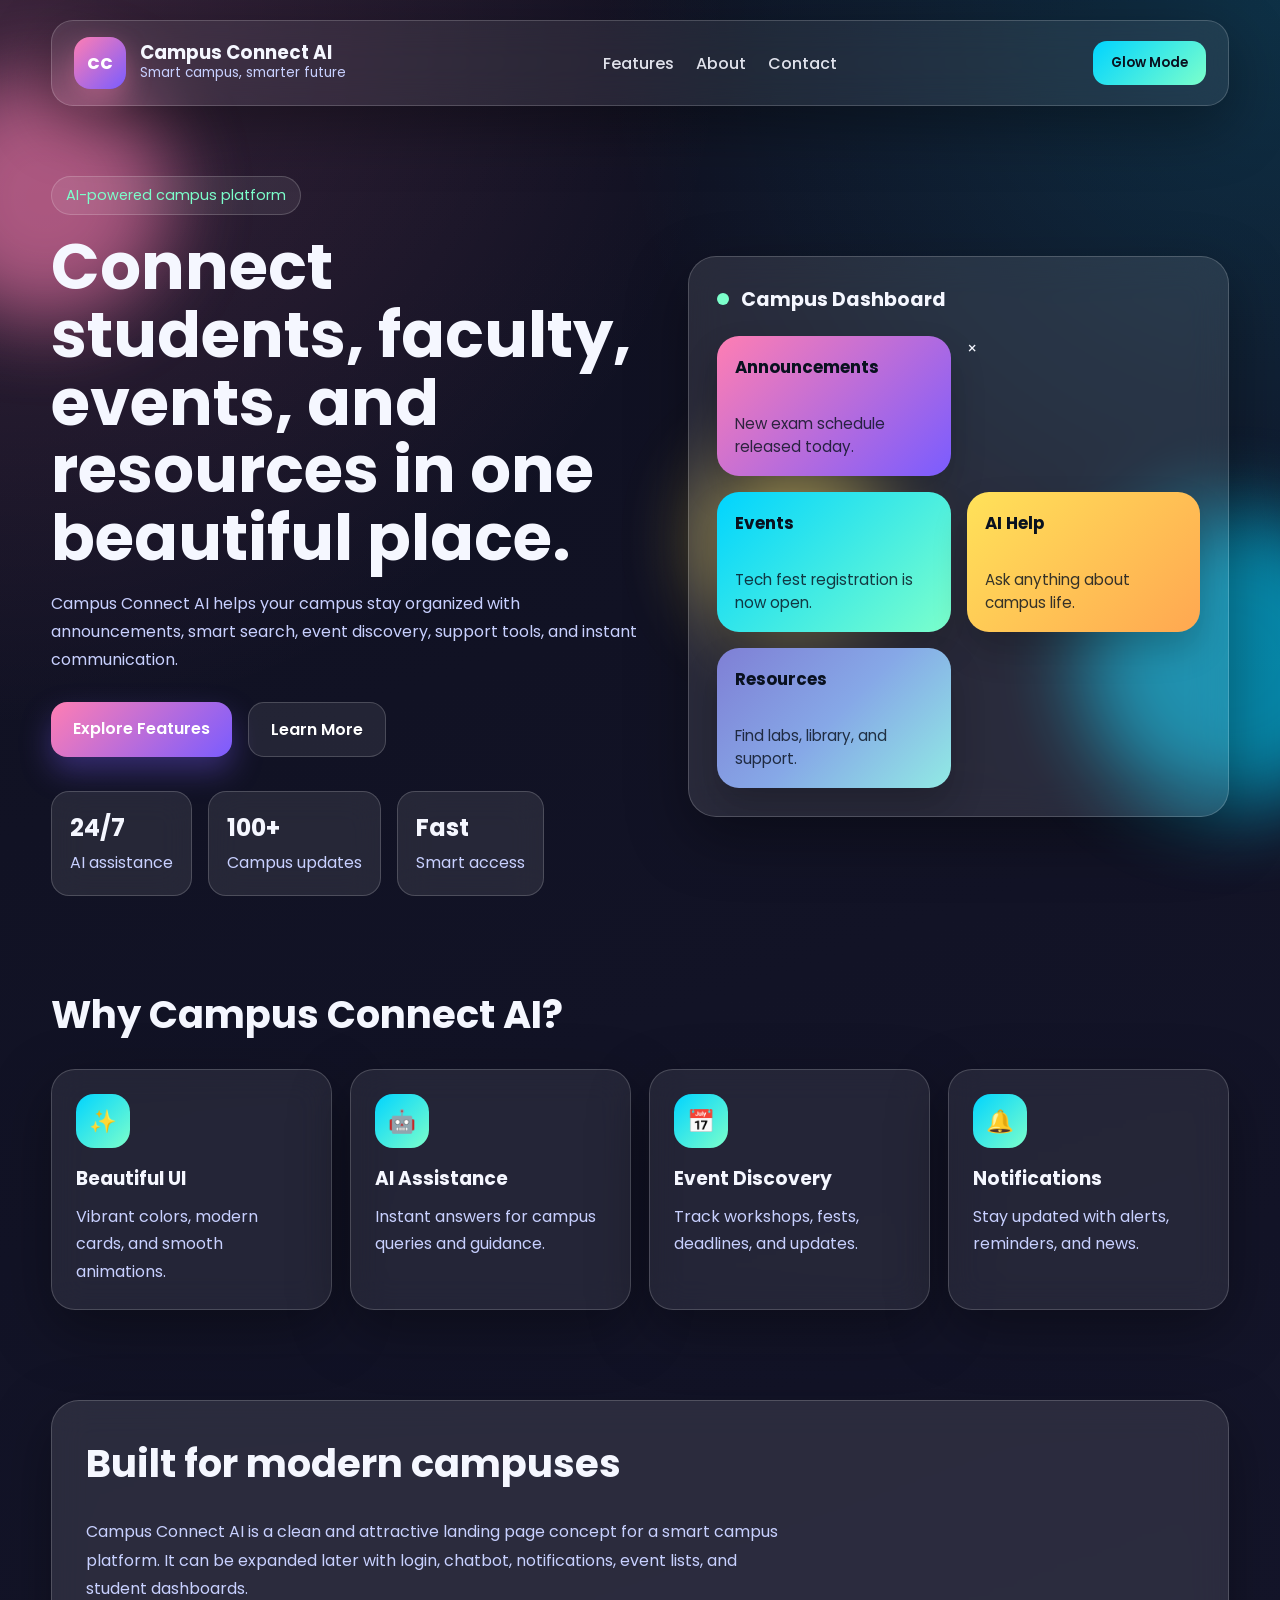
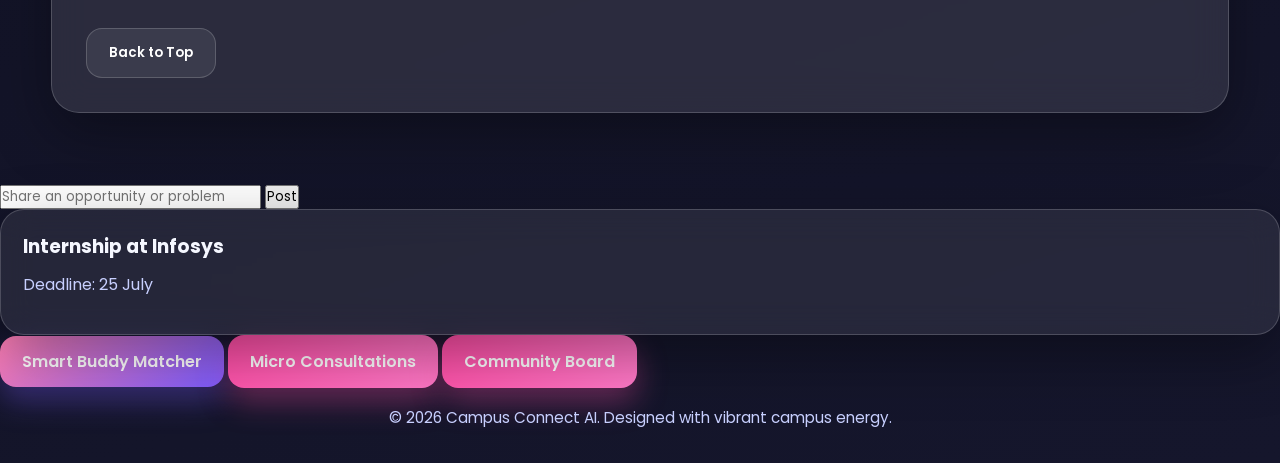
==== index.html @ b8a301e9 "Restore footer section in index.html" ====
<!DOCTYPE html>
<html lang="en">
<head>
  <meta charset="UTF-8" />
  <meta name="viewport" content="width=device-width, initial-scale=1.0" />
  <title>Campus Connect AI</title>
  <link rel="preconnect" href="https://fonts.googleapis.com">
  <link rel="preconnect" href="https://fonts.gstatic.com" crossorigin>
  <link href="https://fonts.googleapis.com/css2?family=Poppins:wght@300;400;500;600;700;800&display=swap" rel="stylesheet">
  <link rel="stylesheet" href="style.css" />
</head>
<body>
  <div class="bg-shape shape1"></div>
  <div class="bg-shape shape2"></div>
  <div class="bg-shape shape3"></div>

  <header class="navbar">
    <div class="logo">
      <div class="logo-badge">CC</div>
      <div>
        <h1>Campus Connect AI</h1>
        <p>Smart campus, smarter future</p>
      </div>
    </div>

    <nav class="nav-links">
      <a href="#features">Features</a>
      <a href="#about">About</a>
      <a href="#contact">Contact</a>
    </nav>

    <button class="cta-btn" id="themeBtn">Glow Mode</button>
  </header>

  <main class="hero">
    <section class="hero-content">
      <span class="tag">AI-powered campus platform</span>
      <h2>Connect students, faculty, events, and resources in one beautiful place.</h2>
      <p>
        Campus Connect AI helps your campus stay organized with announcements, smart search,
        event discovery, support tools, and instant communication.
      </p>

      <div class="hero-actions">
        <a href="#features" class="primary-btn">Explore Features</a>
        <a href="#about" class="secondary-btn">Learn More</a>
      </div>

      <div class="stats">
        <div class="stat-card">
          <h3>24/7</h3>
          <p>AI assistance</p>
        </div>
        <div class="stat-card">
          <h3>100+</h3>
          <p>Campus updates</p>
        </div>
        <div class="stat-card">
          <h3>Fast</h3>
          <p>Smart access</p>
        </div>
      </div>
    </section>

    <section class="hero-visual">
      <div class="glass-card main-card">
        <div class="card-top">
          <span class="pulse"></span>
          <h3>Campus Dashboard</h3>
        </div>

        <div class="dashboard-grid">
          <div class="mini-card accent1">
            <h4>Announcements</h4>
            <p>New exam schedule released today.</p>
          </div>
<div id="modal" class="modal">
  <div class="modal-content">
    <span id="closeBtn">&times;</span>
    <h2 id="modalTitle"></h2>
    <p id="modalText"></p>
  </div>
</div>
          <div class="mini-card accent2">
            <h4>Events</h4>
            <p>Tech fest registration is now open.</p>
          </div>
          <div class="mini-card accent3">
            <h4>AI Help</h4>
            <p>Ask anything about campus life.</p>
          </div>
          <div class="mini-card accent4">
            <h4>Resources</h4>
            <p>Find labs, library, and support.</p>
          </div>
        </div>
      </div>
    </section>
  </main>

  <section class="features" id="features">
    <h2>Why Campus Connect AI?</h2>
    <div class="feature-grid">
      <div class="feature-card">
        <div class="icon">✨</div>
        <h3>Beautiful UI</h3>
        <p>Vibrant colors, modern cards, and smooth animations.</p>
      </div>
      <div class="feature-card">
        <div class="icon">🤖</div>
        <h3>AI Assistance</h3>
        <p>Instant answers for campus queries and guidance.</p>
      </div>
      <div class="feature-card">
        <div class="icon">📅</div>
        <h3>Event Discovery</h3>
        <p>Track workshops, fests, deadlines, and updates.</p>
      </div>
      <div class="feature-card">
        <div class="icon">🔔</div>
        <h3>Notifications</h3>
        <p>Stay updated with alerts, reminders, and news.</p>
      </div>
    </div>
  </section>

  <section class="about" id="about">
    <div class="about-card glass-card">
      <h2>Built for modern campuses</h2>
      <p>
        Campus Connect AI is a clean and attractive landing page concept for a smart campus
        platform. It can be expanded later with login, chatbot, notifications, event lists,
        and student dashboards.
      </p>
      <button class="secondary-btn" id="scrollTopBtn">Back to Top</button>
    </div>
  </section>
  <div class="post-box">
  <input type="text" placeholder="Share an opportunity or problem">
  <button>Post</button>
</div>

<div class="post-card">
  <h3>Internship at Infosys</h3>
  <p>Deadline: 25 July</p>
</div>
<a href="buddy.html" class="primary-btn">Smart Buddy Matcher</a>
  <a href="micro.html" class="pink-btn">Micro Consultations</a>
  <a href="community.html" class="pink-btn">Community Board</a>
</div>
    <footer id="contact">
    <p>© 2026 Campus Connect AI. Designed with vibrant campus energy.</p>
    </footer>
  <script src="script.js"></script>
</body>
</html>
---- style.css ----
:root {
  --bg1: #0f1020;
  --bg2: #15162c;
  --text: #f5f7ff;
  --muted: #c8d0ff;
  --card: rgba(255, 255, 255, 0.12);
  --border: rgba(255, 255, 255, 0.18);
  --shadow: 0 20px 60px rgba(0, 0, 0, 0.35);
  --grad1: linear-gradient(135deg, #ff7eb3, #7a5cff);
  --grad2: linear-gradient(135deg, #00d4ff, #7cffcb);
  --grad3: linear-gradient(135deg, #ffe259, #ffa751);
  --grad4: linear-gradient(135deg, #7f7fd5, #86a8e7, #91eae4);
}

* {
  margin: 0;
  padding: 0;
  box-sizing: border-box;
  font-family: 'Poppins', sans-serif;
}

html {
  scroll-behavior: smooth;
}

body {
  min-height: 100vh;
  background:
    radial-gradient(circle at top left, rgba(255, 126, 179, 0.18), transparent 30%),
    radial-gradient(circle at top right, rgba(0, 212, 255, 0.16), transparent 28%),
    linear-gradient(160deg, var(--bg1), var(--bg2));
  color: var(--text);
  overflow-x: hidden;
}

.bg-shape {
  position: fixed;
  border-radius: 50%;
  filter: blur(40px);
  opacity: 0.6;
  z-index: -1;
  animation: float 8s ease-in-out infinite;
}

.shape1 {
  width: 250px;
  height: 250px;
  background: #ff7eb3;
  top: 8%;
  left: -80px;
}

.shape2 {
  width: 300px;
  height: 300px;
  background: #00d4ff;
  bottom: 10%;
  right: -100px;
  animation-delay: 2s;
}

.shape3 {
  width: 180px;
  height: 180px;
  background: #ffe259;
  top: 50%;
  left: 55%;
  animation-delay: 4s;
}

.navbar {
  width: min(1200px, 92%);
  margin: 20px auto 0;
  padding: 16px 22px;
  display: flex;
  align-items: center;
  justify-content: space-between;
  gap: 20px;
  background: rgba(255, 255, 255, 0.08);
  border: 1px solid var(--border);
  border-radius: 22px;
  backdrop-filter: blur(18px);
  box-shadow: var(--shadow);
}

.logo {
  display: flex;
  align-items: center;
  gap: 14px;
}

.logo-badge {
  width: 52px;
  height: 52px;
  display: grid;
  place-items: center;
  border-radius: 16px;
  background: var(--grad1);
  color: white;
  font-weight: 800;
  box-shadow: 0 10px 25px rgba(255, 126, 179, 0.35);
}

.logo h1 {
  font-size: 1.15rem;
  line-height: 1.1;
}

.logo p {
  font-size: 0.85rem;
  color: var(--muted);
}

.nav-links {
  display: flex;
  gap: 22px;
  flex-wrap: wrap;
}

.nav-links a {
  color: var(--text);
  text-decoration: none;
  font-weight: 500;
  opacity: 0.9;
}

.nav-links a:hover {
  opacity: 1;
  color: #7cffcb;
}

.cta-btn, .primary-btn, .secondary-btn {
  border: none;
  outline: none;
  cursor: pointer;
  text-decoration: none;
  transition: 0.3s ease;
  font-weight: 600;
}

.cta-btn {
  padding: 12px 18px;
  border-radius: 14px;
  background: var(--grad2);
  color: #09111f;
}

.hero {
  width: min(1200px, 92%);
  margin: 70px auto 0;
  display: grid;
  grid-template-columns: 1.05fr 0.95fr;
  gap: 40px;
  align-items: center;
}

.tag {
  display: inline-block;
  padding: 8px 14px;
  border-radius: 999px;
  background: rgba(255, 255, 255, 0.08);
  border: 1px solid var(--border);
  color: #7cffcb;
  font-size: 0.9rem;
  margin-bottom: 18px;
}

.hero-content h2 {
  font-size: clamp(2.3rem, 5vw, 4.4rem);
  line-height: 1.06;
  margin-bottom: 18px;
}

.hero-content p {
  color: var(--muted);
  max-width: 620px;
  line-height: 1.75;
  margin-bottom: 28px;
}

.hero-actions {
  display: flex;
  gap: 16px;
  flex-wrap: wrap;
}

.primary-btn, .secondary-btn {
  padding: 14px 22px;
  border-radius: 16px;
}

.primary-btn {
  background: var(--grad1);
  color: white;
  box-shadow: 0 14px 30px rgba(122, 92, 255, 0.35);
}

.secondary-btn {
  background: rgba(255, 255, 255, 0.08);
  border: 1px solid var(--border);
  color: white;
  display: inline-block;
}

.primary-btn:hover, .secondary-btn:hover, .cta-btn:hover {
  transform: translateY(-2px) scale(1.02);
}

.stats {
  display: flex;
  gap: 16px;
  flex-wrap: wrap;
  margin-top: 34px;
}

.stat-card {
  min-width: 140px;
  padding: 18px;
  border-radius: 18px;
  background: rgba(255, 255, 255, 0.09);
  border: 1px solid var(--border);
  backdrop-filter: blur(16px);
}

.stat-card h3 {
  font-size: 1.5rem;
  margin-bottom: 4px;
}

.stat-card p {
  margin: 0;
  color: var(--muted);
}

.glass-card {
  background: rgba(255, 255, 255, 0.1);
  border: 1px solid var(--border);
  backdrop-filter: blur(18px);
  box-shadow: var(--shadow);
  border-radius: 28px;
}

.main-card {
  padding: 28px;
  position: relative;
  overflow: hidden;
}

.card-top {
  display: flex;
  align-items: center;
  gap: 12px;
  margin-bottom: 22px;
}

.pulse {
  width: 12px;
  height: 12px;
  border-radius: 50%;
  background: #7cffcb;
  box-shadow: 0 0 0 0 rgba(124, 255, 203, 0.7);
  animation: pulse 1.8s infinite;
}

.card-top h3 {
  font-size: 1.2rem;
}

.dashboard-grid {
  display: grid;
  grid-template-columns: repeat(2, 1fr);
  gap: 16px;
}

.mini-card {
  min-height: 140px;
  padding: 18px;
  border-radius: 22px;
  color: #09111f;
  display: flex;
  flex-direction: column;
  justify-content: space-between;
  box-shadow: 0 18px 35px rgba(0, 0, 0, 0.2);
  transition: transform 0.3s ease;
  text-decoration: none;
}

.mini-card:hover {
  transform: translateY(-5px);
}

.mini-card h4 {
  font-size: 1.05rem;
}

.mini-card p {
  color: rgba(9, 17, 31, 0.82);
  font-size: 0.95rem;
}

.accent1 { background: var(--grad1); }
.accent2 { background: var(--grad2); }
.accent3 { background: var(--grad3); }
.accent4 { background: var(--grad4); }

.features {
  width: min(1200px, 92%);
  margin: 90px auto 0;
}

.features h2, .about h2 {
  font-size: clamp(1.8rem, 3vw, 2.8rem);
  margin-bottom: 26px;
}

.feature-grid {
  display: grid;
  grid-template-columns: repeat(4, 1fr);
  gap: 18px;
}

.feature-card {
  padding: 24px;
  border-radius: 24px;
  background: rgba(255, 255, 255, 0.08);
  border: 1px solid var(--border);
  backdrop-filter: blur(16px);
  box-shadow: var(--shadow);
  transition: 0.3s ease;
}

.feature-card:hover {
  transform: translateY(-6px);
  background: rgba(255, 255, 255, 0.12);
}

.icon {
  width: 54px;
  height: 54px;
  display: grid;
  place-items: center;
  border-radius: 18px;
  background: var(--grad2);
  font-size: 1.4rem;
  margin-bottom: 16px;
}

.feature-card h3 {
  margin-bottom: 10px;
}

.feature-card p {
  color: var(--muted);
  line-height: 1.7;
}

.about {
  width: min(1200px, 92%);
  margin: 90px auto 70px;
}

.about-card {
  padding: 34px;
}

.about-card p {
  color: var(--muted);
  margin: 14px 0 24px;
  max-width: 700px;
  line-height: 1.8;
}

footer {
  text-align: center;
  padding: 18px 20px 34px;
  color: var(--muted);
  font-size: 0.95rem;
}

@keyframes float {
  0%, 100% { transform: translateY(0px) translateX(0px); }
  50% { transform: translateY(-18px) translateX(10px); }
}

@keyframes pulse {
  0% { box-shadow: 0 0 0 0 rgba(124, 255, 203, 0.7); }
  70% { box-shadow: 0 0 0 18px rgba(124, 255, 203, 0); }
  100% { box-shadow: 0 0 0 0 rgba(124, 255, 203, 0); }
}

@media (max-width: 980px) {
  .hero, .feature-grid {
    grid-template-columns: 1fr;
  }

  .navbar {
    flex-wrap: wrap;
  }

  .nav-links {
    width: 100%;
    justify-content: center;
  }
}

@media (max-width: 640px) {
  .hero {
    margin-top: 45px;
  }

  .dashboard-grid {
    grid-template-columns: 1fr;
  }

  .stats {
    flex-direction: column;
  }

  .feature-card, .about-card, .main-card {
    padding: 20px;
  }
}
.session-card {
  display: flex;
  flex-direction: column;
  gap: 10px;
}

.session-card small {
  color: rgba(9, 17, 31, 0.72);
  font-weight: 600;
}

.share-btn {
  margin-top: 8px;
  padding: 12px 16px;
  border: none;
  border-radius: 14px;
  background: rgba(9, 17, 31, 0.9);
  color: white;
  font-weight: 600;
  cursor: pointer;
  transition: 0.3s ease;
}

.share-btn:hover {
  transform: translateY(-2px);
  background: rgba(9, 17, 31, 1);
}

@media (max-width: 640px) {
  .feature-grid {
    grid-template-columns: 1fr;
  }
}
#sessions .mini-card,
.session-card {
  cursor: pointer;
}

#topics .feature-card .icon {
  font-weight: 700;
}
.pink-btn {
  display: inline-block;
  padding: 14px 22px;
  border-radius: 16px;
  background: linear-gradient(135deg, #ff4da6, #ff7ac8);
  color: white;
  text-decoration: none;
  font-weight: 600;
  box-shadow: 0 14px 30px rgba(255, 77, 166, 0.35);
  transition: 0.3s ease;
}

.pink-btn:hover {
  transform: translateY(-2px) scale(1.02);
  box-shadow: 0 18px 36px rgba(255, 77, 166, 0.5);
}
.post-form {
  display: grid;
  gap: 14px;
}

.post-form input,
.post-form select,
.post-form textarea {
  width: 100%;
  padding: 14px 16px;
  border-radius: 14px;
  border: 1px solid var(--border);
  background: rgba(255, 255, 255, 0.08);
  color: var(--text);
  outline: none;
}

.post-form input::placeholder,
.post-form textarea::placeholder {
  color: var(--muted);
}

.filter-tabs {
  display: flex;
  gap: 12px;
  flex-wrap: wrap;
  margin-bottom: 22px;
}

.filter-btn {
  padding: 10px 16px;
  border: 1px solid var(--border);
  border-radius: 999px;
  background: rgba(255, 255, 255, 0.08);
  color: var(--text);
  cursor: pointer;
}

.filter-btn.active {
  background: var(--grad1);
  color: white;
}

.post-grid {
  display: grid;
  grid-template-columns: repeat(3, 1fr);
  gap: 18px;
}

.post-card {
  padding: 22px;
  border-radius: 24px;
  background: rgba(255, 255, 255, 0.08);
  border: 1px solid var(--border);
  backdrop-filter: blur(16px);
  box-shadow: var(--shadow);
}

.post-tag {
  display: inline-block;
  padding: 6px 12px;
  border-radius: 999px;
  background: var(--grad2);
  color: #09111f;
  font-size: 0.8rem;
  font-weight: 700;
  margin-bottom: 14px;
}

.post-card h3 {
  margin-bottom: 10px;
}

.post-card p {
  color: var(--muted);
  line-height: 1.7;
  margin-bottom: 14px;
}

.post-card small {
  color: #7cffcb;
  font-weight: 600;
}

@media (max-width: 980px) {
  .post-grid {
    grid-template-columns: 1fr 1fr;
  }
}

@media (max-width: 640px) {
  .post-grid {
    grid-template-columns: 1fr;
  }
}
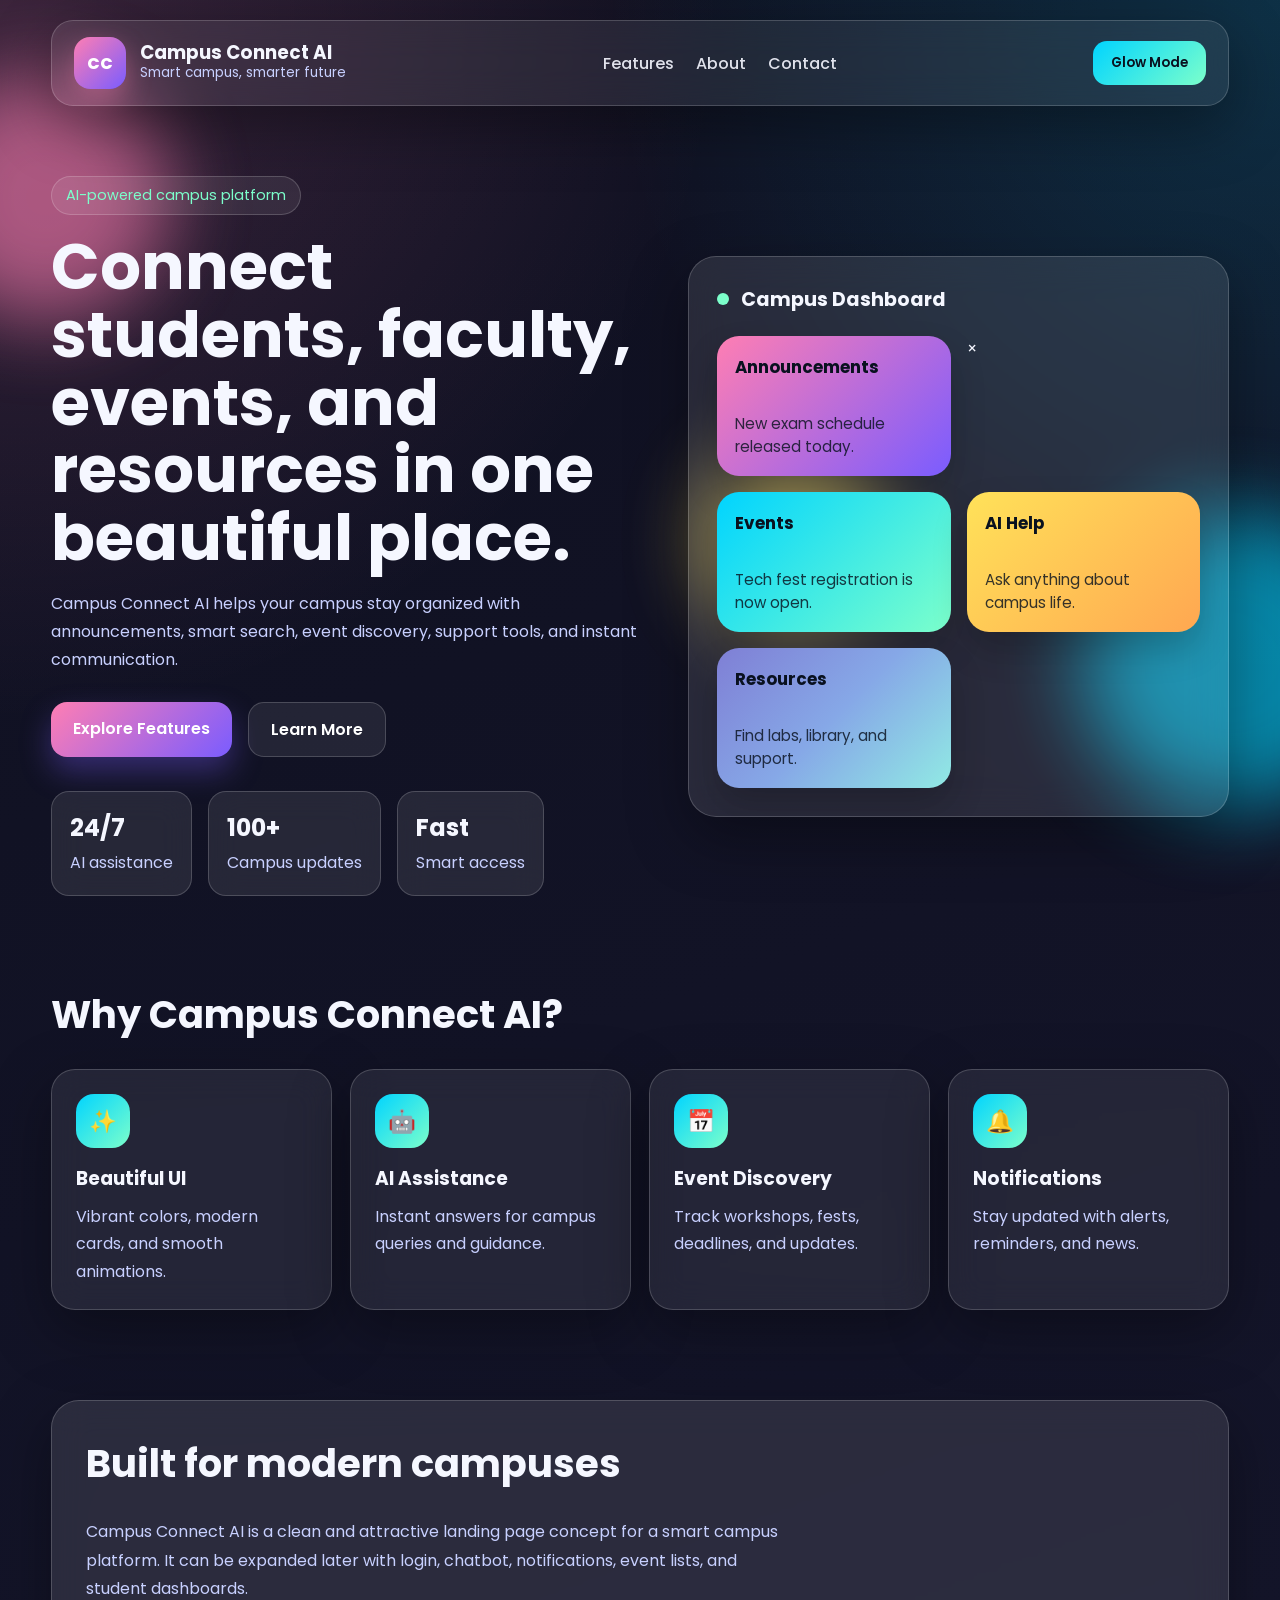
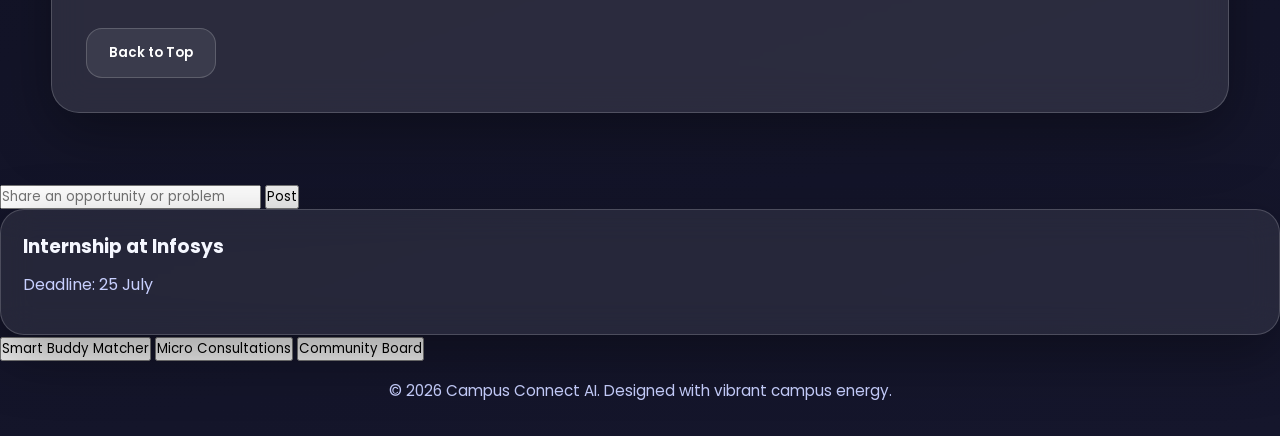
==== commit 0614a84a: "Update index.html" ====
--- a/index.html
+++ b/index.html
@@ -144,9 +144,10 @@
   <h3>Internship at Infosys</h3>
   <p>Deadline: 25 July</p>
 </div>
-<a href="buddy.html" class="primary-btn">Smart Buddy Matcher</a>
-  <a href="micro.html" class="pink-btn">Micro Consultations</a>
-  <a href="community.html" class="pink-btn">Community Board</a>
+<div class="button-container">
+  <button class="btn btn-purple">Smart Buddy Matcher</button>
+  <button class="btn btn-pink">Micro Consultations</button>
+  <button class="btn btn-pink">Community Board</button>
 </div>
     <footer id="contact">
     <p>© 2026 Campus Connect AI. Designed with vibrant campus energy.</p>
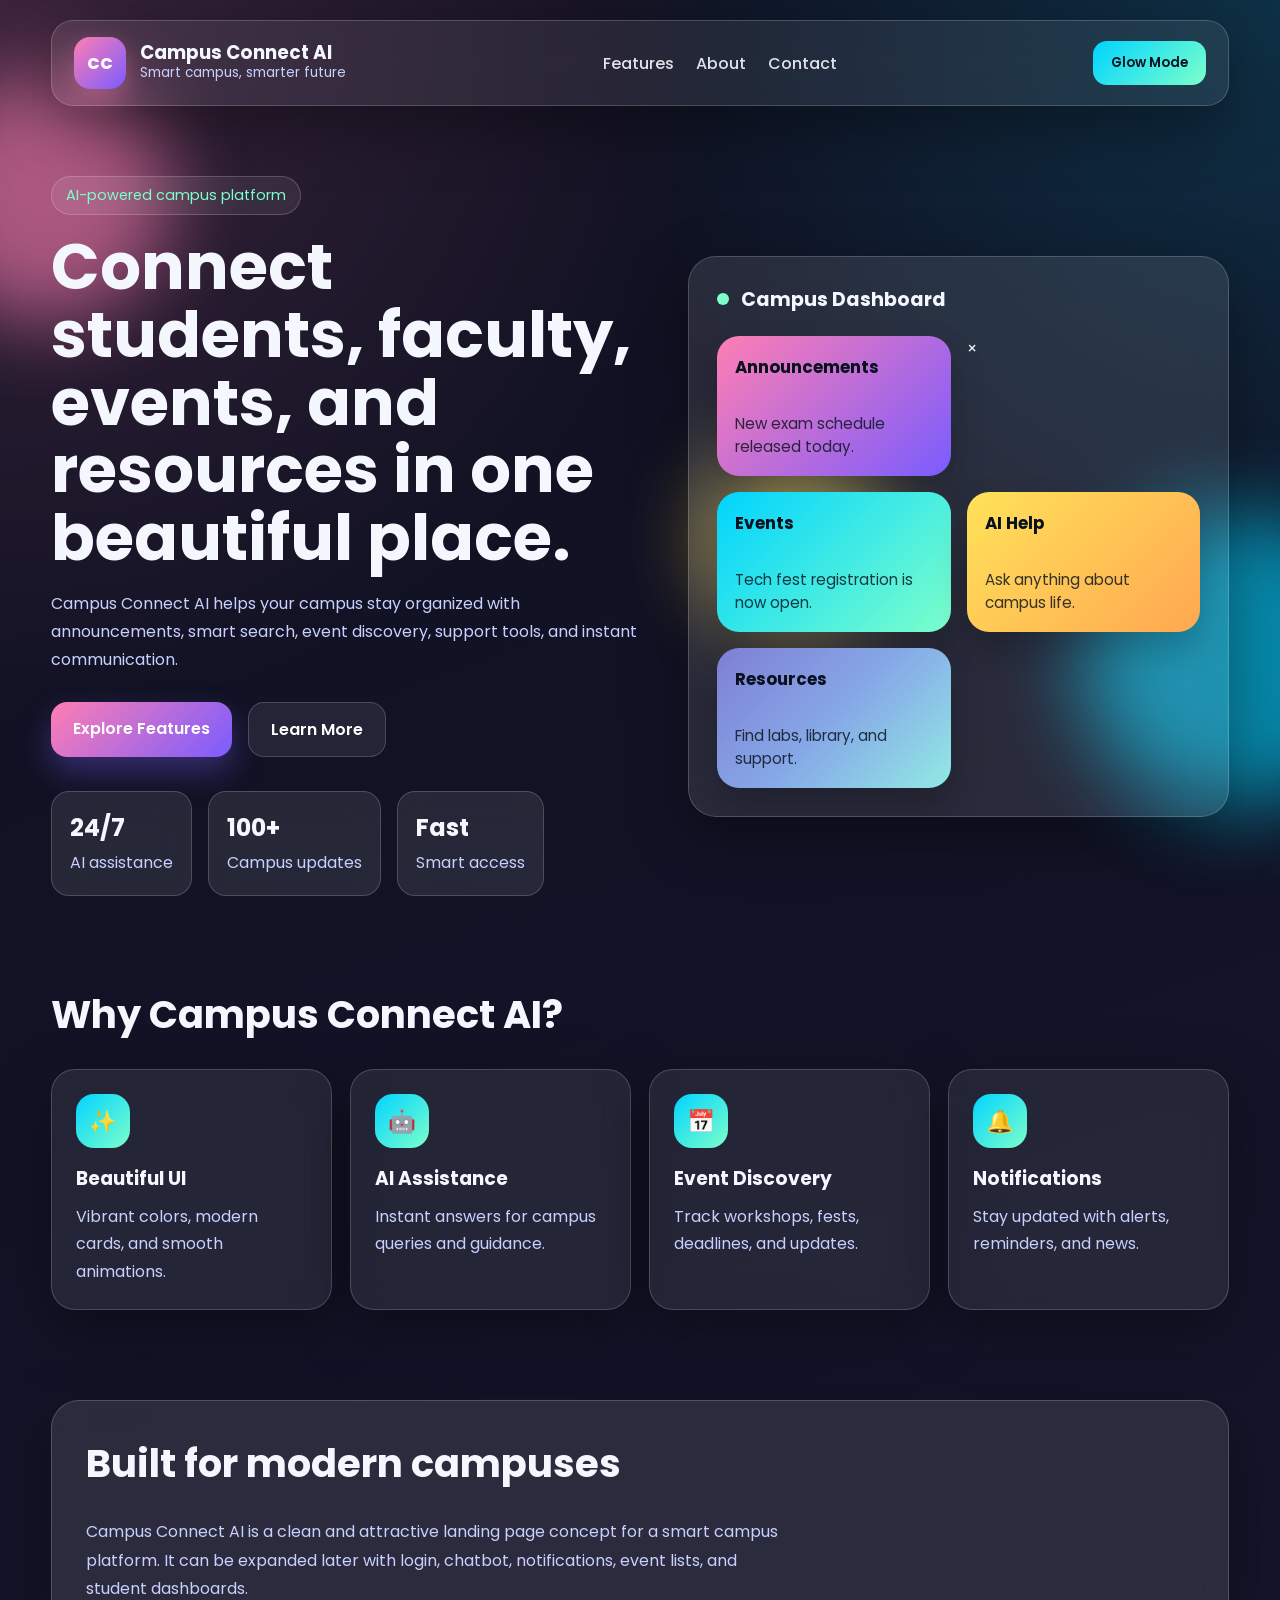
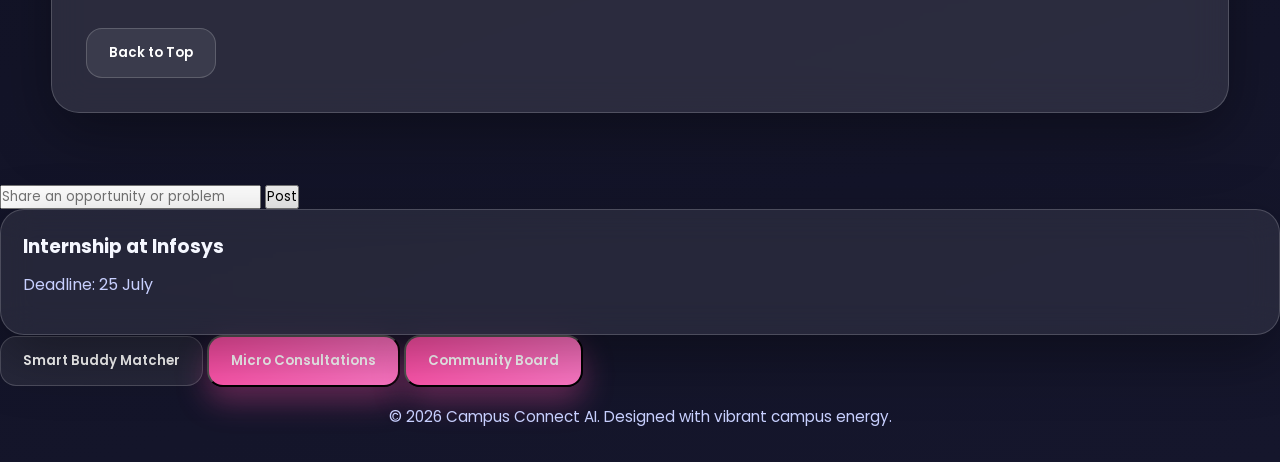
==== commit 9016a7d5: "Update index.html" ====
--- a/index.html
+++ b/index.html
@@ -144,11 +144,9 @@
   <h3>Internship at Infosys</h3>
   <p>Deadline: 25 July</p>
 </div>
-<div class="button-container">
-  <button class="btn btn-purple">Smart Buddy Matcher</button>
-  <button class="btn btn-pink">Micro Consultations</button>
-  <button class="btn btn-pink">Community Board</button>
-</div>
+<button id="buddyBtn" class="secondary-btn" type="button">Smart Buddy Matcher</button>
+<button id="microBtn" class="pink-btn" type="button">Micro Consultations</button>
+<button id="communityBtn" class="pink-btn" type="button">Community Board</button>
     <footer id="contact">
     <p>© 2026 Campus Connect AI. Designed with vibrant campus energy.</p>
     </footer>
--- a/style.css
+++ b/style.css
@@ -572,3 +572,45 @@
     grid-template-columns: 1fr;
   }
 }
+/* Container to center and stack the buttons */
+.button-container {
+  display: flex;
+  flex-direction: column;
+  gap: 12px; /* Spaces the buttons evenly vertically */
+  max-width: 450px; /* Controls the overall width */
+  margin: 0 auto;
+  padding: 20px;
+  background: linear-gradient(135deg, #1e0b36, #0c4a60); /* Matching dark gradient background */
+  border-radius: 16px;
+}
+
+/* Base button styles */
+.btn {
+  width: 100%;
+  padding: 16px 24px;
+  font-family: 'Arial', sans-serif;
+  font-size: 20px;
+  font-weight: bold;
+  color: #ffffff;
+  border: none;
+  border-radius: 50px; /* Makes the edges completely rounded pills */
+  cursor: pointer;
+  text-align: center;
+  box-shadow: 0 4px 6px rgba(0, 0, 0, 0.2); /* Subtle depth shadow */
+  transition: transform 0.1s ease, filter 0.2s ease;
+}
+
+/* Specific button colors based on your image */
+.btn-purple {
+  background-color: #272fa1; /* Vibrant indigo/purple */
+}
+
+.btn-pink {
+  background-color: #ff4793; /* Bright vibrant pink */
+}
+
+/* Hover effect to make it feel like an actual interface */
+.btn:hover {
+  filter: brightness(1.1);
+  transform: translateY(-1px);
+}
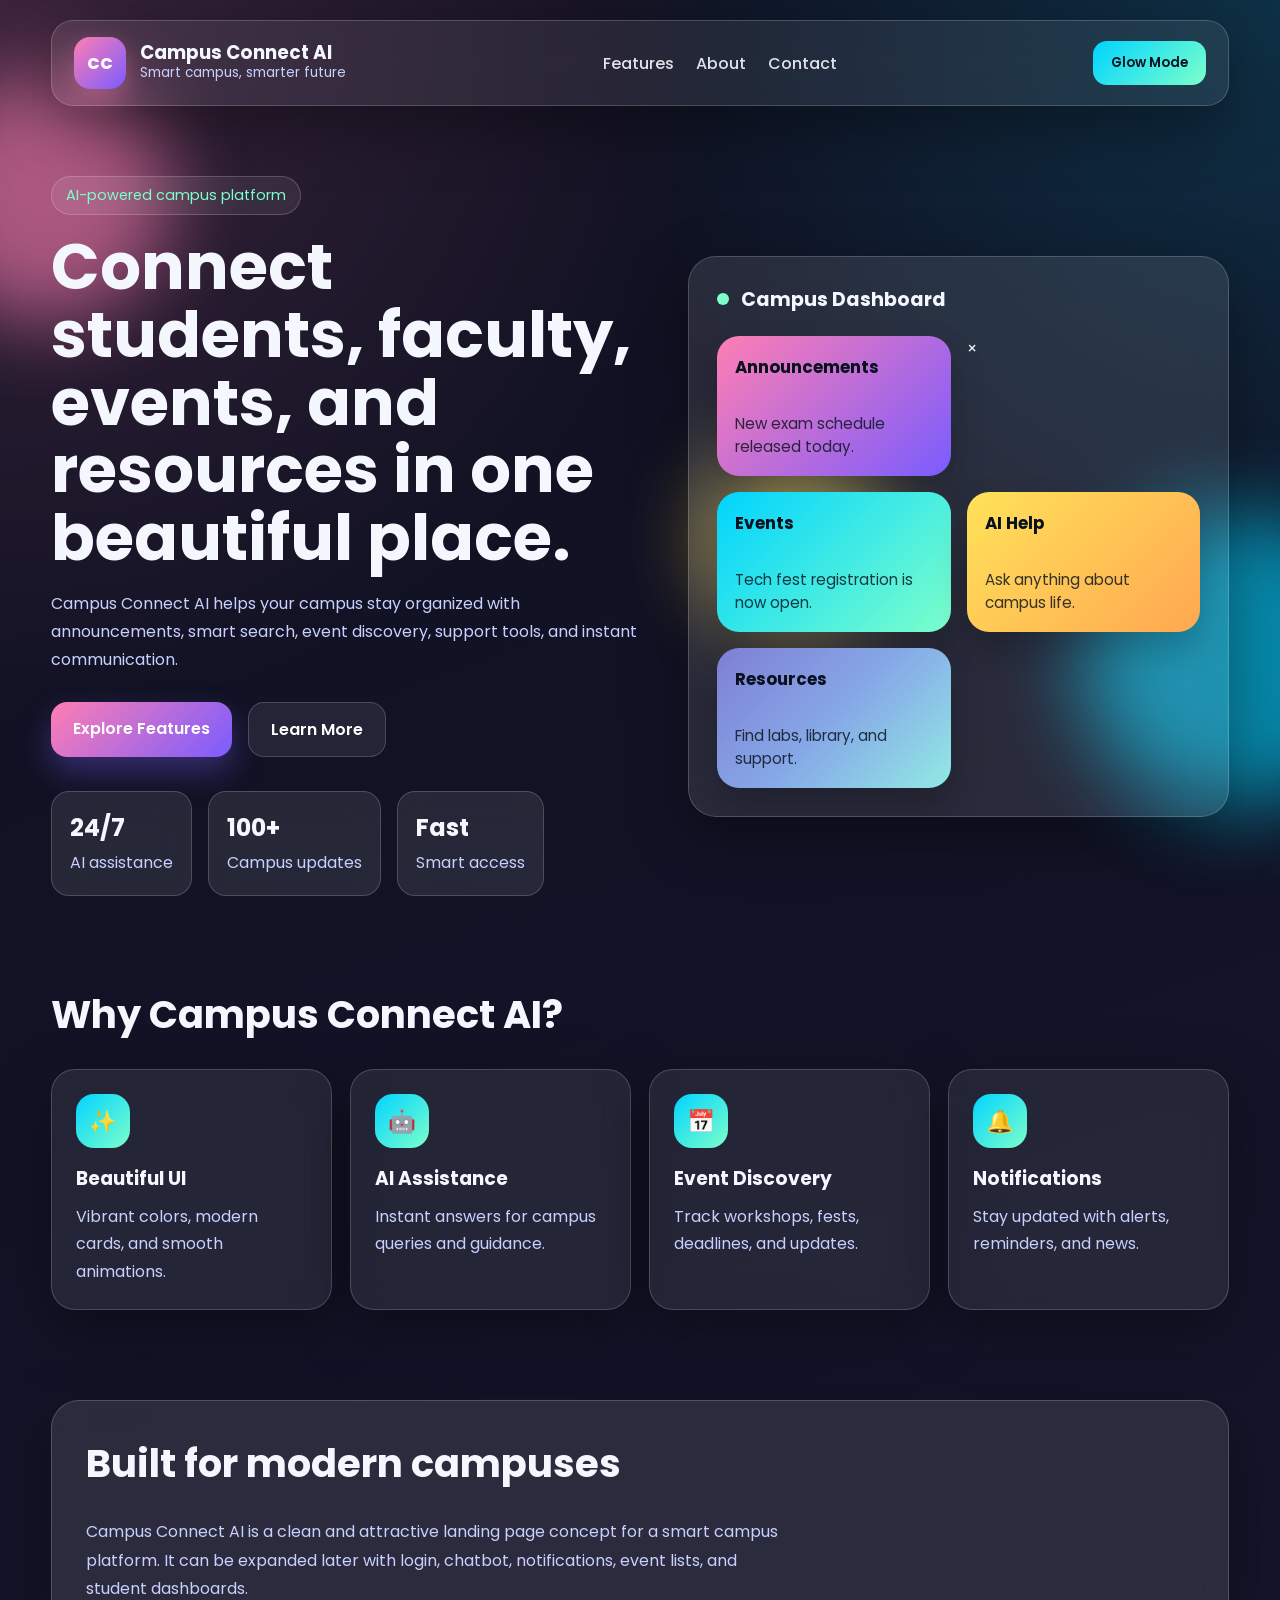
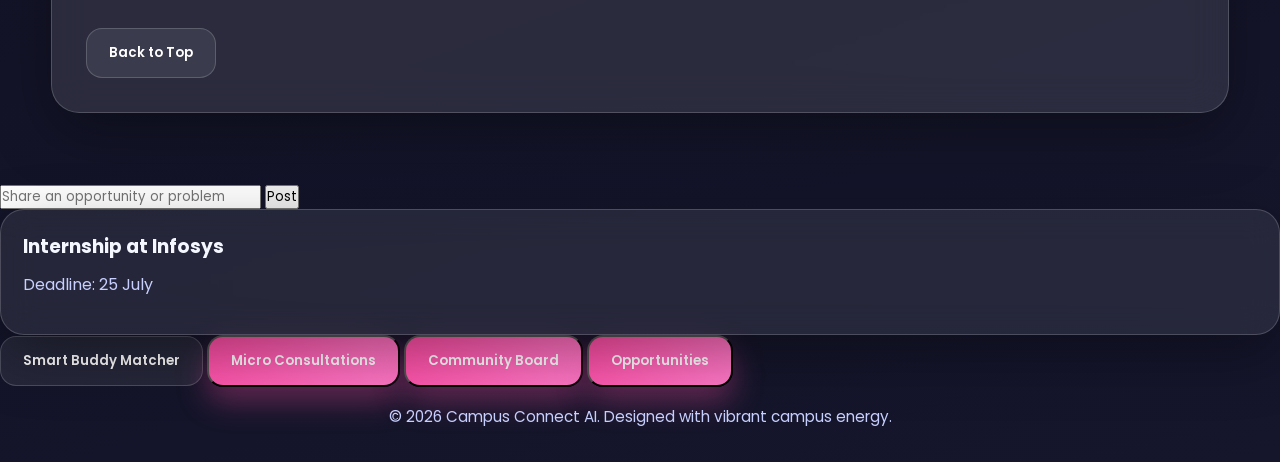
==== commit b037aae8: "Update index.html" ====
--- a/index.html
+++ b/index.html
@@ -147,6 +147,7 @@
 <button id="buddyBtn" class="secondary-btn" type="button">Smart Buddy Matcher</button>
 <button id="microBtn" class="pink-btn" type="button">Micro Consultations</button>
 <button id="communityBtn" class="pink-btn" type="button">Community Board</button>
+  <button id="opportunity" class="pink-btn">Opportunities</button>
     <footer id="contact">
     <p>© 2026 Campus Connect AI. Designed with vibrant campus energy.</p>
     </footer>
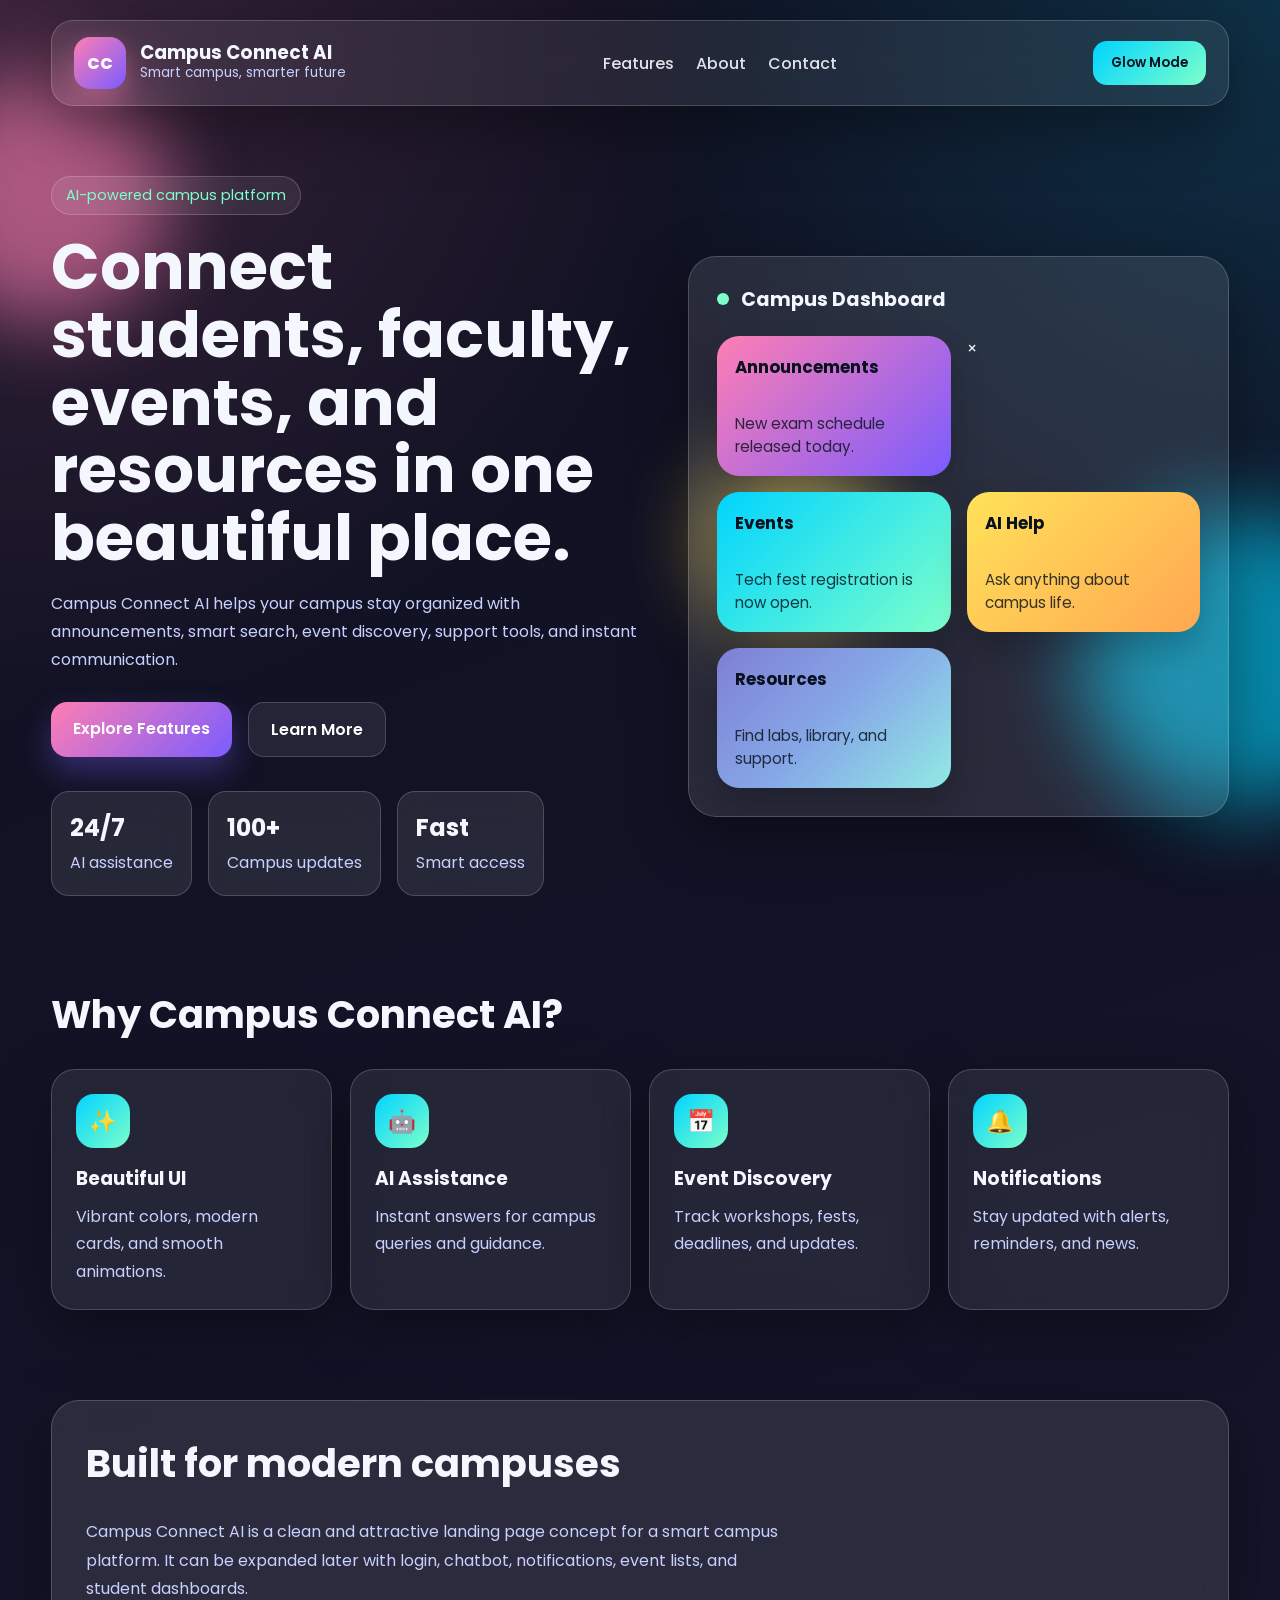
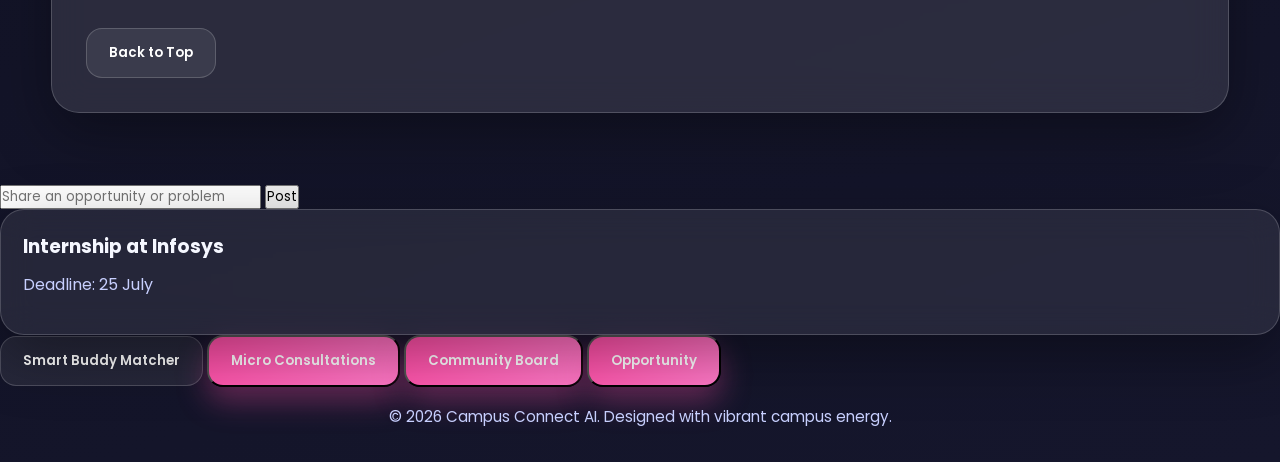
==== commit b7751fad: "Change button text from 'Opportunities' to 'Opportunity'" ====
--- a/index.html
+++ b/index.html
@@ -147,7 +147,7 @@
 <button id="buddyBtn" class="secondary-btn" type="button">Smart Buddy Matcher</button>
 <button id="microBtn" class="pink-btn" type="button">Micro Consultations</button>
 <button id="communityBtn" class="pink-btn" type="button">Community Board</button>
-  <button id="opportunity" class="pink-btn">Opportunities</button>
+  <button id="opportunity" class="pink-btn">Opportunity</button>
     <footer id="contact">
     <p>© 2026 Campus Connect AI. Designed with vibrant campus energy.</p>
     </footer>
--- a/style.css
+++ b/style.css
@@ -614,3 +614,98 @@
   filter: brightness(1.1);
   transform: translateY(-1px);
 }
+.post-form {
+  display: grid;
+  gap: 14px;
+}
+
+.post-form input,
+.post-form select,
+.post-form textarea {
+  width: 100%;
+  padding: 14px 16px;
+  border-radius: 14px;
+  border: 1px solid var(--border);
+  background: rgba(255, 255, 255, 0.08);
+  color: var(--text);
+  outline: none;
+}
+
+.post-form input::placeholder,
+.post-form textarea::placeholder {
+  color: var(--muted);
+}
+
+.filter-tabs {
+  display: flex;
+  gap: 12px;
+  flex-wrap: wrap;
+  margin-bottom: 22px;
+}
+
+.filter-btn {
+  padding: 10px 16px;
+  border: 1px solid var(--border);
+  border-radius: 999px;
+  background: rgba(255, 255, 255, 0.08);
+  color: var(--text);
+  cursor: pointer;
+}
+
+.filter-btn.active {
+  background: var(--grad1);
+  color: white;
+}
+
+.post-grid {
+  display: grid;
+  grid-template-columns: repeat(3, 1fr);
+  gap: 18px;
+}
+
+.post-card {
+  padding: 22px;
+  border-radius: 24px;
+  background: rgba(255, 255, 255, 0.08);
+  border: 1px solid var(--border);
+  backdrop-filter: blur(16px);
+  box-shadow: var(--shadow);
+}
+
+.post-tag {
+  display: inline-block;
+  padding: 6px 12px;
+  border-radius: 999px;
+  background: var(--grad2);
+  color: #09111f;
+  font-size: 0.8rem;
+  font-weight: 700;
+  margin-bottom: 14px;
+}
+
+.post-card h3 {
+  margin-bottom: 10px;
+}
+
+.post-card p {
+  color: var(--muted);
+  line-height: 1.7;
+  margin-bottom: 14px;
+}
+
+.post-card small {
+  color: #7cffcb;
+  font-weight: 600;
+}
+
+@media (max-width: 980px) {
+  .post-grid {
+    grid-template-columns: 1fr 1fr;
+  }
+}
+
+@media (max-width: 640px) {
+  .post-grid {
+    grid-template-columns: 1fr;
+  }
+}
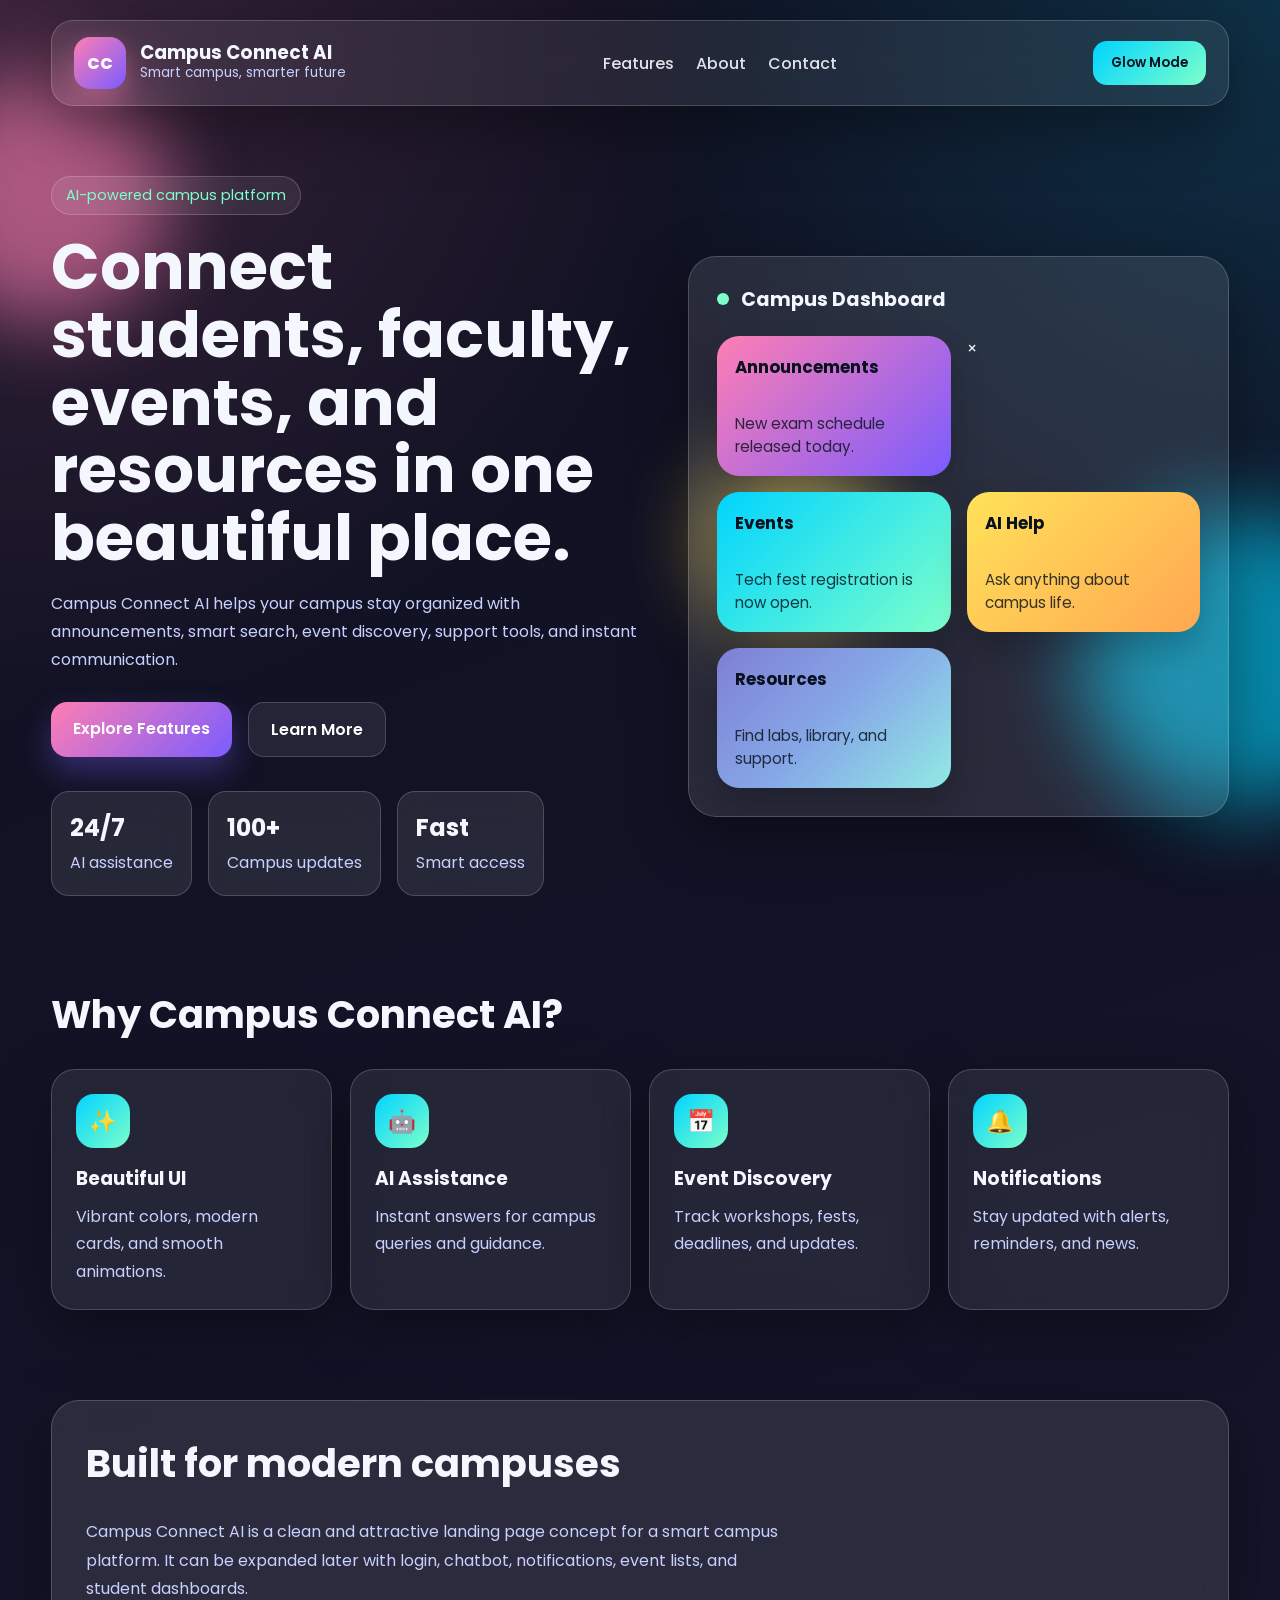
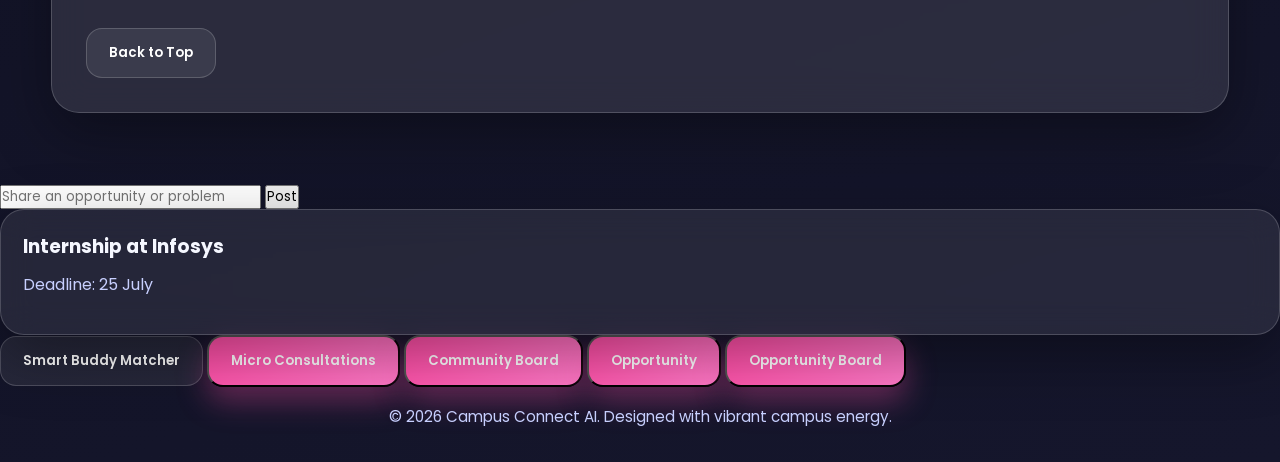
==== commit e6c0ad71: "Update index.html" ====
--- a/index.html
+++ b/index.html
@@ -148,6 +148,7 @@
 <button id="microBtn" class="pink-btn" type="button">Micro Consultations</button>
 <button id="communityBtn" class="pink-btn" type="button">Community Board</button>
   <button id="opportunity" class="pink-btn">Opportunity</button>
+  <button class="pink-btn" onclick="location.href='opportunity.html'">Opportunity Board</button>
     <footer id="contact">
     <p>© 2026 Campus Connect AI. Designed with vibrant campus energy.</p>
     </footer>
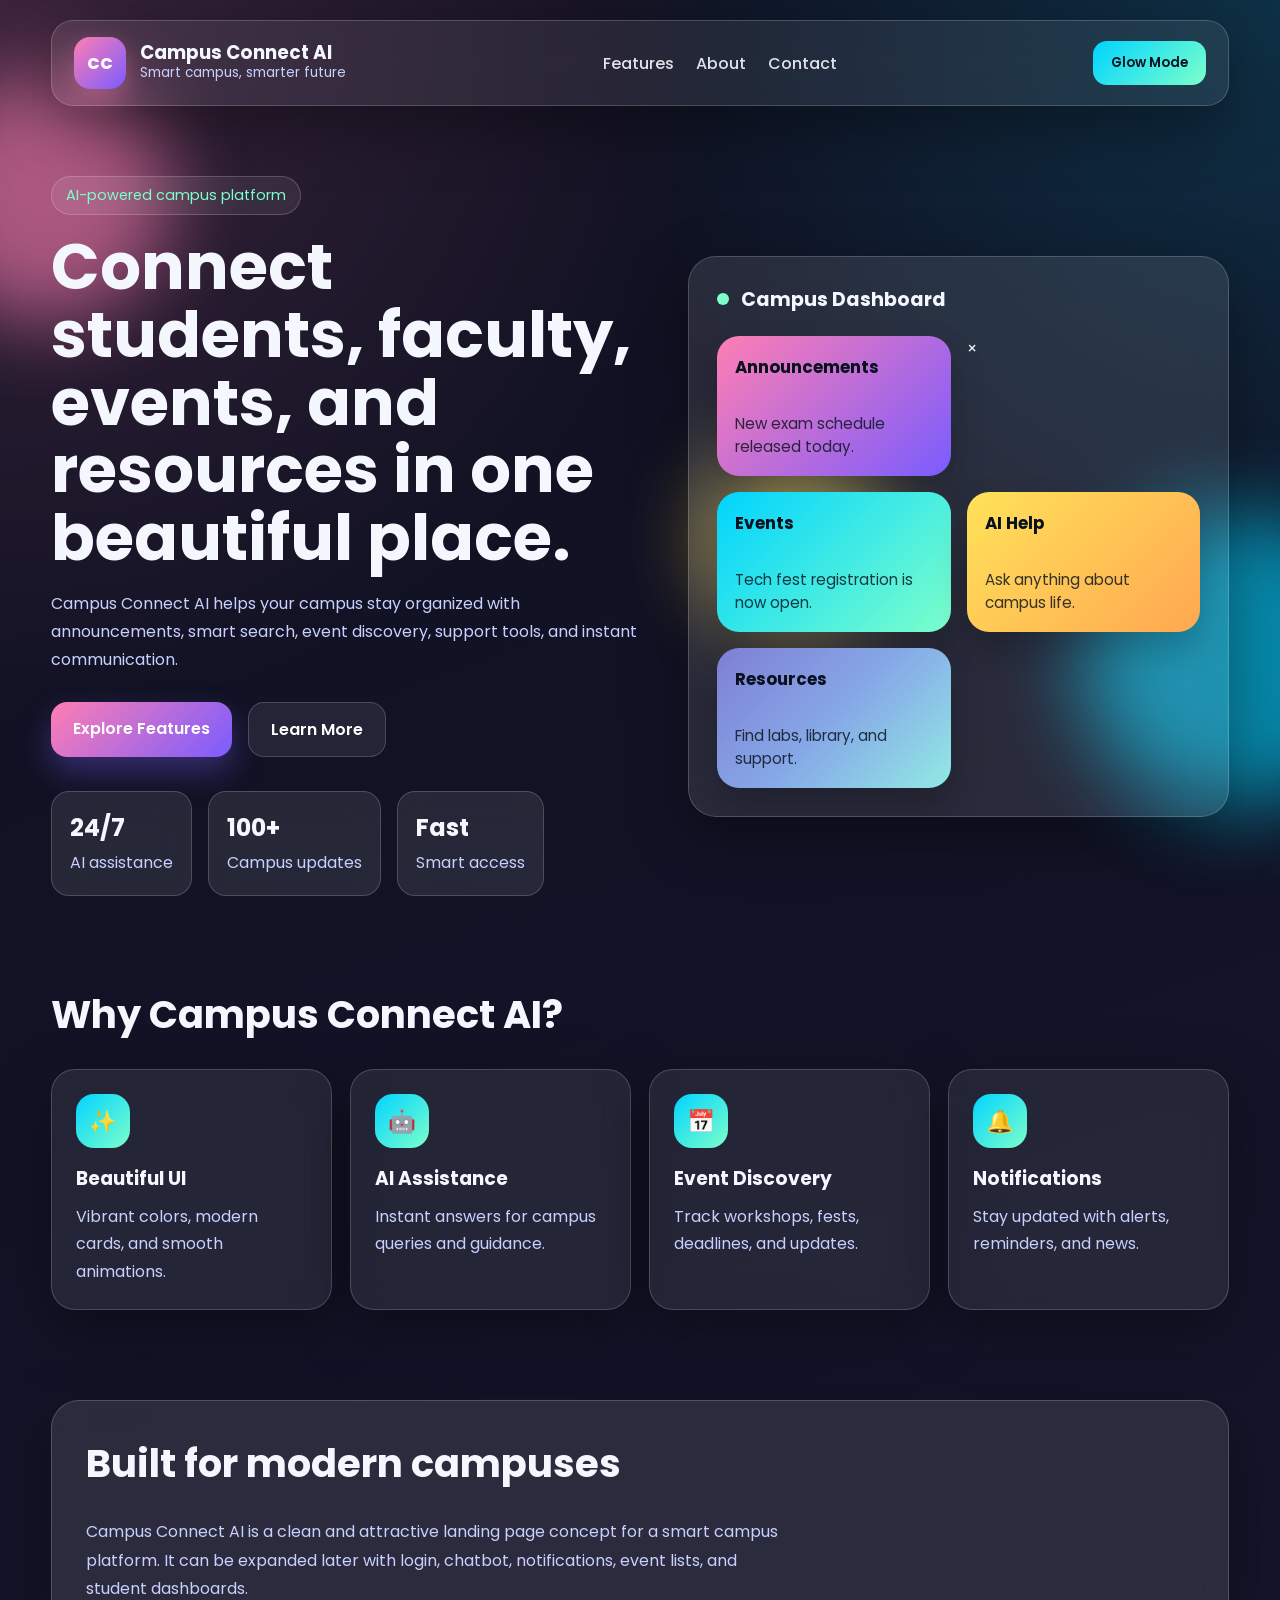
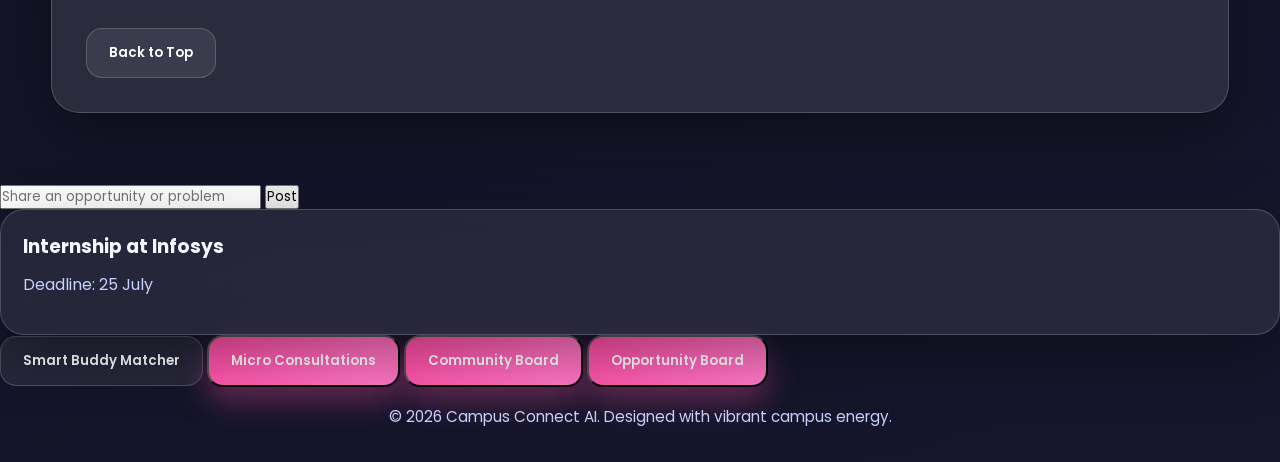
==== commit 1a6ff842: "Update index.html" ====
--- a/index.html
+++ b/index.html
@@ -147,7 +147,6 @@
 <button id="buddyBtn" class="secondary-btn" type="button">Smart Buddy Matcher</button>
 <button id="microBtn" class="pink-btn" type="button">Micro Consultations</button>
 <button id="communityBtn" class="pink-btn" type="button">Community Board</button>
-  <button id="opportunity" class="pink-btn">Opportunity</button>
   <button class="pink-btn" onclick="location.href='opportunity.html'">Opportunity Board</button>
     <footer id="contact">
     <p>© 2026 Campus Connect AI. Designed with vibrant campus energy.</p>
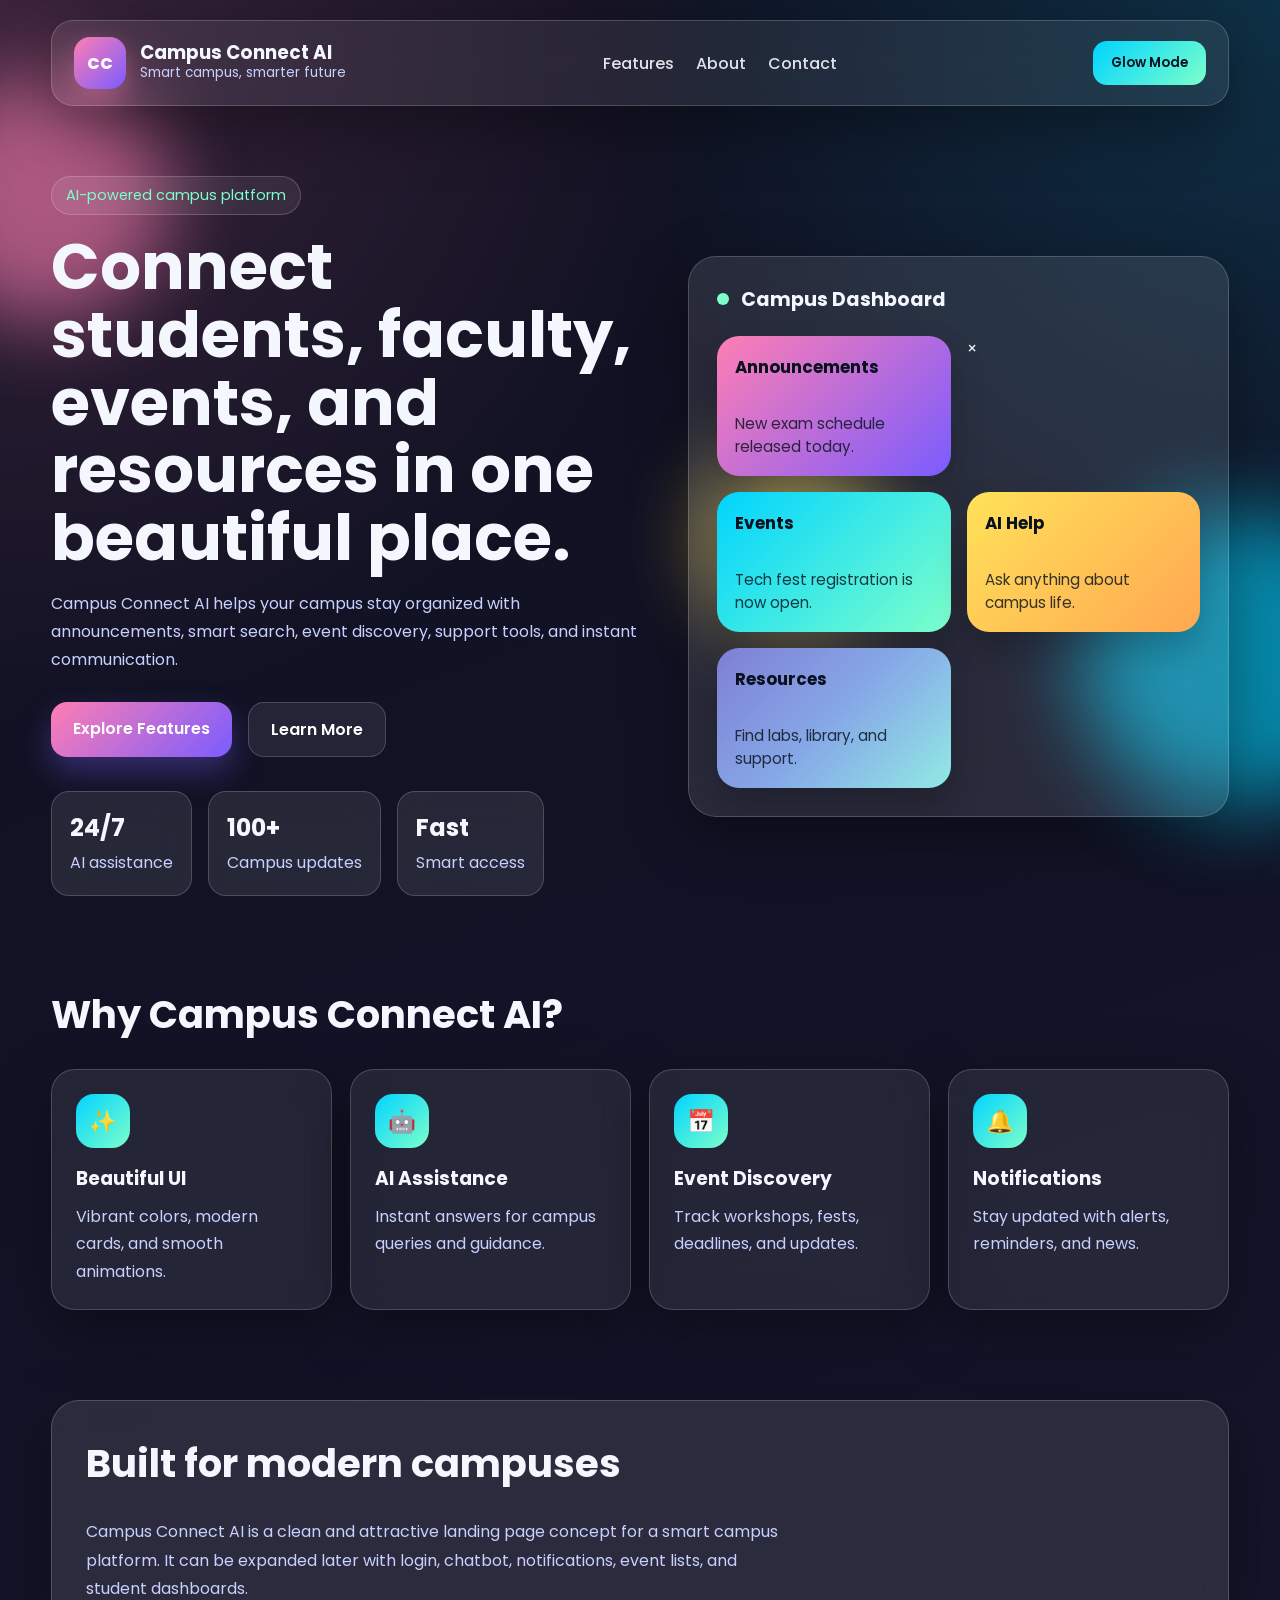
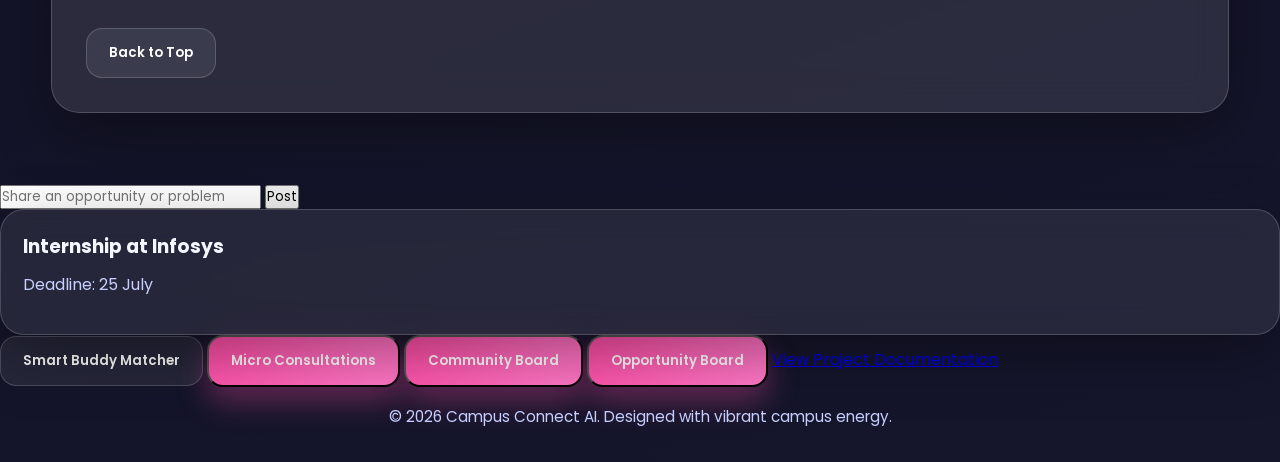
==== commit 7b426969: "Update index.html" ====
--- a/index.html
+++ b/index.html
@@ -148,6 +148,7 @@
 <button id="microBtn" class="pink-btn" type="button">Micro Consultations</button>
 <button id="communityBtn" class="pink-btn" type="button">Community Board</button>
   <button class="pink-btn" onclick="location.href='opportunity.html'">Opportunity Board</button>
+<a href="documentation.html">View Project Documentation</a>
     <footer id="contact">
     <p>© 2026 Campus Connect AI. Designed with vibrant campus energy.</p>
     </footer>
